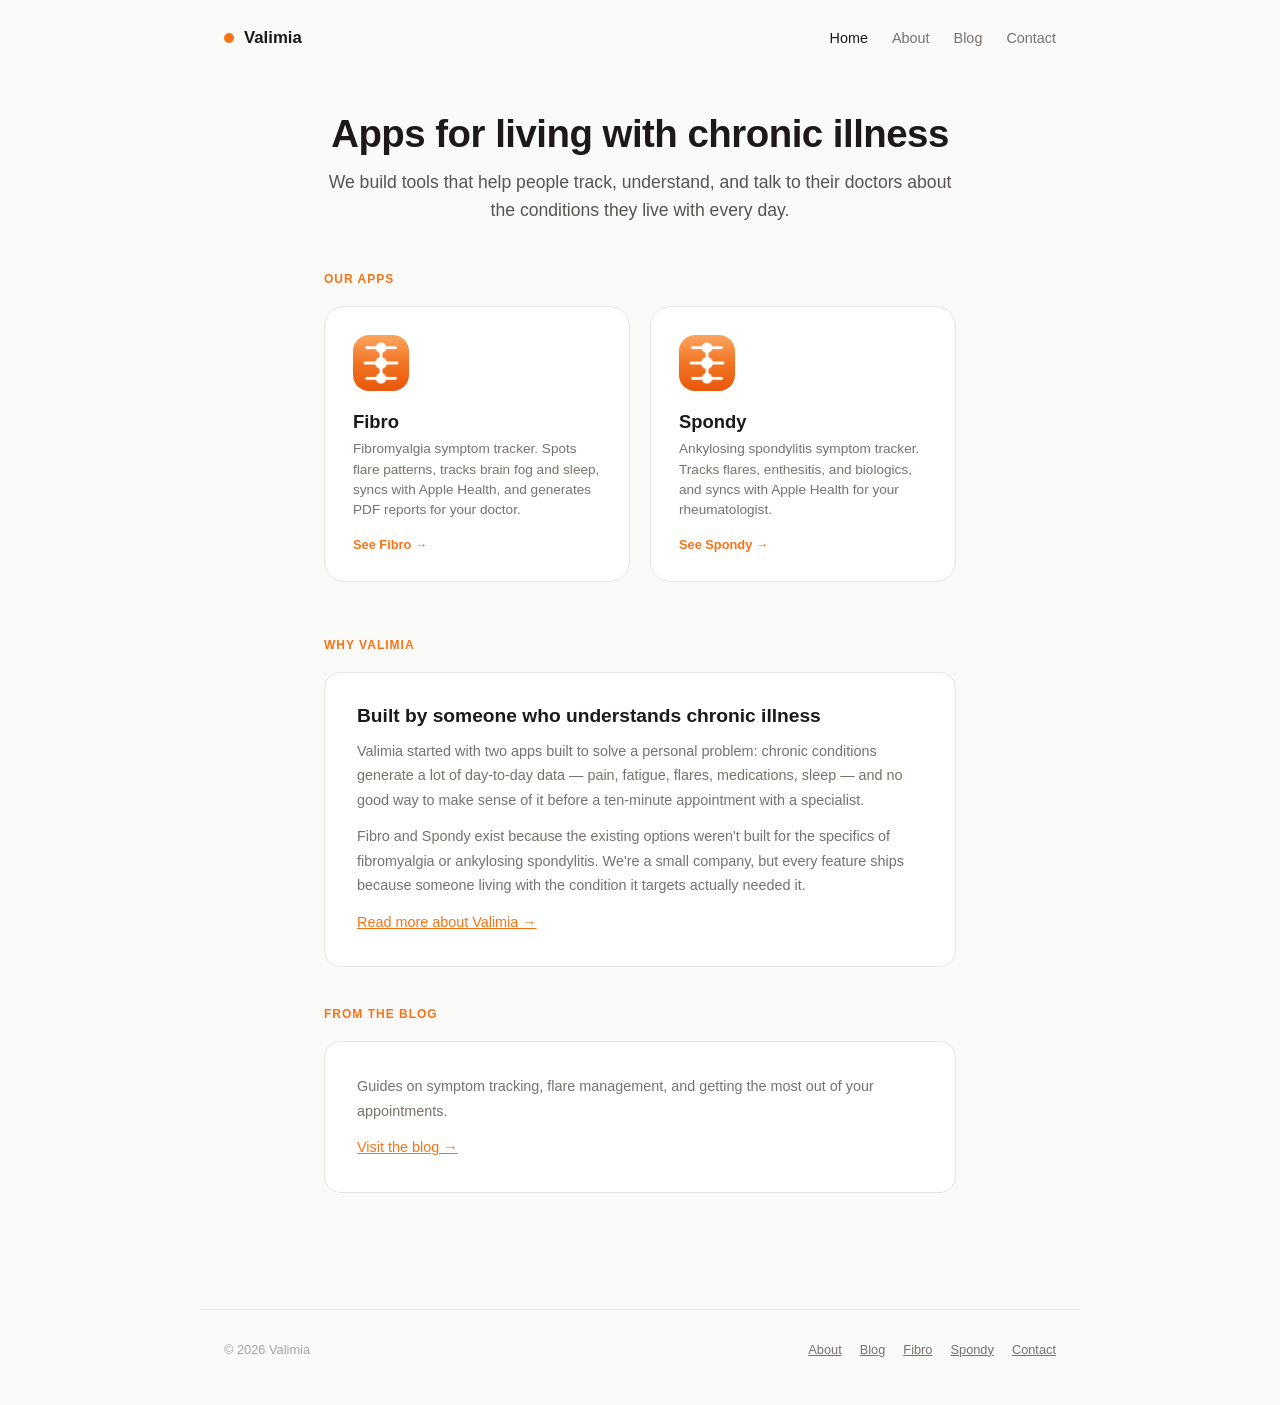
==== index.html @ d9a2a46c "Fix nav/content issues and migrate privacy policies locally - Remove Android coming-soon buttons and" ====
<!DOCTYPE html>
<html lang="en">
<head>
  <meta charset="UTF-8" />
  <meta name="viewport" content="width=device-width, initial-scale=1.0" />

  <title>Valimia — Apps for Living with Chronic Illness</title>
  <meta name="description" content="Valimia builds symptom-tracking apps for people managing chronic conditions. Makers of Fibro (fibromyalgia) and Spondy (ankylosing spondylitis)." />
  <link rel="canonical" href="https://valimia.com/" />

  <meta property="og:type" content="website" />
  <meta property="og:title" content="Valimia — Apps for Living with Chronic Illness" />
  <meta property="og:description" content="Makers of Fibro and Spondy: symptom-tracking apps built by people who live with the conditions they track." />
  <meta property="og:url" content="https://valimia.com/" />

  <meta name="twitter:card" content="summary" />
  <meta name="twitter:title" content="Valimia — Apps for Living with Chronic Illness" />
  <meta name="twitter:description" content="Makers of Fibro and Spondy: symptom-tracking apps built by people who live with the conditions they track." />

  <script type="application/ld+json">
  {
    "@context": "https://schema.org",
    "@type": "Organization",
    "name": "Valimia",
    "url": "https://valimia.com/",
    "sameAs": []
  }
  </script>

  <link rel="stylesheet" href="assets/style.css" />
</head>
<body>

  <nav class="site-nav">
    <a class="brand" href="/"><span class="dot"></span>Valimia</a>
    <div class="links">
      <a href="/" class="active">Home</a>
      <a href="/about/" >About</a>
      <a href="/blog/">Blog</a>
      <a href="mailto:joseph.brockbank@gmail.com">Contact</a>
    </div>
  </nav>

  <header class="hero">
    <h1>Apps for living with chronic illness</h1>
    <p class="tagline">We build tools that help people track, understand, and talk to their doctors about the conditions they live with every day.</p>
  </header>

  <main>

    <p class="section-title">Our apps</p>
    <div class="app-cards">

      <a class="app-card" href="/apps/fibro/">
        <div class="logo-mark"><img src="assets/fibro-icon.png" alt="Fibro app icon" /></div>
        <h3>Fibro</h3>
        <p>Fibromyalgia symptom tracker. Spots flare patterns, tracks brain fog and sleep, syncs with Apple Health, and generates PDF reports for your doctor.</p>
        <span class="cta">See Fibro →</span>
      </a>

      <a class="app-card" href="/apps/spondy/">
        <div class="logo-mark"><img src="assets/spondy-icon.png" alt="Spondy app icon" /></div>
        <h3>Spondy</h3>
        <p>Ankylosing spondylitis symptom tracker. Tracks flares, enthesitis, and biologics, and syncs with Apple Health for your rheumatologist.</p>
        <span class="cta">See Spondy →</span>
      </a>

    </div>

    <p class="section-title">Why Valimia</p>
    <div class="prose-section">
      <h2>Built by someone who understands chronic illness</h2>
      <p>
        Valimia started with two apps built to solve a personal problem: chronic conditions generate a lot of day-to-day data — pain, fatigue, flares, medications, sleep — and no good way to make sense of it before a ten-minute appointment with a specialist.
      </p>
      <p>
        Fibro and Spondy exist because the existing options weren't built for the specifics of fibromyalgia or ankylosing spondylitis. We're a small company, but every feature ships because someone living with the condition it targets actually needed it.
      </p>
      <p>
        <a href="/about/" style="color: var(--accent); text-decoration: underline;">Read more about Valimia →</a>
      </p>
    </div>

    <p class="section-title" style="margin-top:40px">From the blog</p>
    <div class="prose-section">
      <p>Guides on symptom tracking, flare management, and getting the most out of your appointments.</p>
      <p><a href="/blog/" style="color: var(--accent); text-decoration: underline;">Visit the blog →</a></p>
    </div>

  </main>

  <footer>
    <p>© 2026 Valimia</p>
    <div class="footer-links">
      <a href="/about/">About</a>
      <a href="/blog/">Blog</a>
      <a href="/apps/fibro/">Fibro</a>
      <a href="/apps/spondy/">Spondy</a>
      <a href="mailto:joseph.brockbank@gmail.com">Contact</a>
    </div>
  </footer>

</body>
</html>
---- assets/style.css ----
/* Valimia shared design system — reused across company + app pages */
*, *::before, *::after { box-sizing: border-box; margin: 0; padding: 0; }

:root {
  --bg: #0f0f0f;
  --bg-card: #1a1a1a;
  --border: #2a2a2a;
  --text: #f0f0f0;
  --text-muted: #777;
  --text-heading: #ffffff;
  --tagline: #999;
  --footer-text: #444;
  --footer-link: #666;
  --accent: #F97316;
  --accent-fibro: #F97316;
  --accent-spondy: #F97316;
}

@media (prefers-color-scheme: light) {
  :root {
    --bg: #fafaf9;
    --bg-card: #ffffff;
    --border: #e5e5e4;
    --text: #1c1917;
    --text-muted: #78716c;
    --text-heading: #1c1917;
    --tagline: #57534e;
    --footer-text: #a8a29e;
    --footer-link: #78716c;
  }
}

body {
  font-family: -apple-system, BlinkMacSystemFont, 'Segoe UI', sans-serif;
  background: var(--bg);
  color: var(--text);
  min-height: 100vh;
  display: flex;
  flex-direction: column;
  align-items: center;
}

a { color: inherit; }

/* Site nav, shared on every page */
.site-nav {
  width: 100%;
  max-width: 880px;
  padding: 28px 24px 0;
  display: flex;
  align-items: center;
  justify-content: space-between;
}

.site-nav .brand {
  display: flex;
  align-items: center;
  gap: 10px;
  text-decoration: none;
  font-weight: 700;
  font-size: 1.05rem;
  color: var(--text-heading);
}

.site-nav .brand .dot {
  width: 10px;
  height: 10px;
  border-radius: 50%;
  background: var(--accent);
  display: inline-block;
}

.site-nav .links {
  display: flex;
  gap: 24px;
  font-size: 0.9rem;
}

.site-nav .links a {
  text-decoration: none;
  color: var(--text-muted);
}

.site-nav .links a:hover,
.site-nav .links a.active {
  color: var(--text-heading);
}

header.hero {
  width: 100%;
  max-width: 680px;
  padding: 64px 24px 48px;
  text-align: center;
}

header.page-header {
  width: 100%;
  max-width: 680px;
  padding: 48px 24px 32px;
}

.logo-mark {
  width: 80px;
  height: 80px;
  border-radius: 22px;
  overflow: hidden;
  display: inline-block;
  margin-bottom: 24px;
}

.logo-mark img { width: 100%; height: 100%; object-fit: cover; }

h1 {
  font-size: 2.4rem;
  font-weight: 700;
  letter-spacing: -0.5px;
  color: var(--text-heading);
}

header.page-header h1 { font-size: 2rem; }

.tagline {
  margin-top: 12px;
  font-size: 1.1rem;
  color: var(--tagline);
  line-height: 1.6;
}

.store-buttons {
  display: flex;
  gap: 12px;
  justify-content: center;
  flex-wrap: wrap;
  margin-top: 32px;
}

.store-btn { display: inline-block; transition: opacity 0.15s; }
.store-btn:hover { opacity: 0.8; }
.store-btn img { height: 48px; display: block; }

main {
  width: 100%;
  max-width: 680px;
  padding: 0 24px 80px;
}

main.wide { max-width: 880px; }

.features {
  display: grid;
  grid-template-columns: 1fr 1fr;
  gap: 16px;
  margin-bottom: 56px;
}

@media (max-width: 500px) { .features { grid-template-columns: 1fr; } }

.feature {
  background: var(--bg-card);
  border: 1px solid var(--border);
  border-radius: 16px;
  padding: 24px;
}

.feature-icon { font-size: 1.6rem; margin-bottom: 12px; }
.feature h3 { font-size: 0.95rem; font-weight: 600; color: var(--text-heading); margin-bottom: 6px; }
.feature p { font-size: 0.85rem; color: var(--text-muted); line-height: 1.5; }

.screenshot-wrap { text-align: center; margin-bottom: 56px; }
.screenshot-wrap img {
  width: 240px;
  border-radius: 32px;
  box-shadow: 0 24px 64px rgba(0,0,0,0.6);
  border: 1px solid #2a2a2a;
}

.section-title {
  font-size: 0.75rem;
  font-weight: 600;
  letter-spacing: 1px;
  text-transform: uppercase;
  color: var(--accent);
  margin-bottom: 20px;
}

.prose-section {
  background: var(--bg-card);
  border: 1px solid var(--border);
  border-radius: 16px;
  padding: 32px;
  margin-bottom: 16px;
}

.prose-section h2 { font-size: 1.2rem; font-weight: 600; color: var(--text-heading); margin-bottom: 12px; }
.prose-section p { font-size: 0.9rem; color: var(--text-muted); line-height: 1.7; margin-bottom: 12px; }
.prose-section p:last-child { margin-bottom: 0; }
.prose-section ul, .prose-section ol { margin: 0 0 12px 20px; }
.prose-section li { font-size: 0.9rem; color: var(--text-muted); line-height: 1.7; margin-bottom: 6px; }

.support-box {
  background: var(--bg-card);
  border: 1px solid var(--border);
  border-radius: 16px;
  padding: 32px;
  margin-bottom: 20px;
}

.support-box h2 { font-size: 1.2rem; font-weight: 600; color: var(--text-heading); margin-bottom: 8px; }
.support-box p { font-size: 0.9rem; color: var(--text-muted); line-height: 1.6; margin-bottom: 20px; }
.support-box a.email-btn {
  display: inline-block;
  background: var(--accent);
  color: #fff;
  text-decoration: none;
  font-size: 0.9rem;
  font-weight: 600;
  padding: 12px 24px;
  border-radius: 10px;
}

/* App cards on the Valimia homepage */
.app-cards {
  display: grid;
  grid-template-columns: 1fr 1fr;
  gap: 20px;
  margin-bottom: 56px;
}

@media (max-width: 560px) { .app-cards { grid-template-columns: 1fr; } }

.app-card {
  background: var(--bg-card);
  border: 1px solid var(--border);
  border-radius: 20px;
  padding: 28px;
  text-decoration: none;
  display: block;
  transition: border-color 0.15s;
}

.app-card:hover { border-color: var(--accent); }

.app-card .logo-mark { width: 56px; height: 56px; margin-bottom: 16px; border-radius: 16px; }
.app-card h3 { font-size: 1.15rem; font-weight: 700; color: var(--text-heading); margin-bottom: 6px; }
.app-card p { font-size: 0.85rem; color: var(--text-muted); line-height: 1.5; margin-bottom: 14px; }
.app-card .cta { font-size: 0.8rem; font-weight: 600; color: var(--accent); }

/* Blog listing */
.post-list { display: flex; flex-direction: column; gap: 16px; margin-bottom: 40px; }

.post-item {
  background: var(--bg-card);
  border: 1px solid var(--border);
  border-radius: 16px;
  padding: 28px;
  text-decoration: none;
  display: block;
  transition: border-color 0.15s;
}

.post-item:hover { border-color: var(--accent); }
.post-item .meta { font-size: 0.75rem; color: var(--text-muted); text-transform: uppercase; letter-spacing: 0.5px; margin-bottom: 10px; }
.post-item h3 { font-size: 1.1rem; font-weight: 700; color: var(--text-heading); margin-bottom: 8px; }
.post-item p { font-size: 0.88rem; color: var(--text-muted); line-height: 1.6; }

/* Blog post body */
article.post-body { padding: 0 24px 80px; width: 100%; max-width: 640px; }
article.post-body .meta { font-size: 0.8rem; color: var(--text-muted); text-transform: uppercase; letter-spacing: 0.5px; margin-bottom: 16px; }
article.post-body h1 { font-size: 1.9rem; margin-bottom: 24px; }
article.post-body h2 { font-size: 1.25rem; color: var(--text-heading); margin: 36px 0 12px; }
article.post-body p { font-size: 0.95rem; color: var(--text-muted); line-height: 1.75; margin-bottom: 16px; }
article.post-body ul, article.post-body ol { margin: 0 0 16px 22px; }
article.post-body li { font-size: 0.95rem; color: var(--text-muted); line-height: 1.75; margin-bottom: 8px; }
article.post-body a { color: var(--accent); text-decoration: underline; }
article.post-body table { width: 100%; border-collapse: collapse; margin: 0 0 20px; font-size: 0.85rem; }
article.post-body th, article.post-body td { text-align: left; padding: 8px 12px 8px 0; border-bottom: 1px solid var(--border); vertical-align: top; }
article.post-body th { color: var(--text-heading); font-weight: 600; }
article.post-body td { color: var(--text-muted); }
article.post-body h3 { font-size: 1.05rem; color: var(--text-heading); margin: 24px 0 8px; }
article.post-body .app-callout {
  background: var(--bg-card);
  border: 1px solid var(--border);
  border-radius: 16px;
  padding: 24px;
  margin: 28px 0;
  display: flex;
  align-items: center;
  gap: 16px;
}
article.post-body .app-callout img { width: 48px; height: 48px; border-radius: 14px; }
article.post-body .app-callout .callout-text h4 { color: var(--text-heading); font-size: 0.95rem; margin-bottom: 4px; }
article.post-body .app-callout .callout-text p { margin: 0; font-size: 0.82rem; }
article.post-body .app-callout .callout-text a { font-weight: 600; }

footer {
  width: 100%;
  max-width: 880px;
  padding: 32px 24px 48px;
  display: flex;
  justify-content: space-between;
  align-items: center;
  flex-wrap: wrap;
  gap: 12px;
  border-top: 1px solid var(--border);
  margin-top: 20px;
}

footer p { font-size: 0.8rem; color: var(--footer-text); }
footer .footer-links { display: flex; gap: 18px; flex-wrap: wrap; }
footer a { font-size: 0.8rem; color: var(--footer-link); text-decoration: underline; }
footer a:hover { color: var(--accent); }
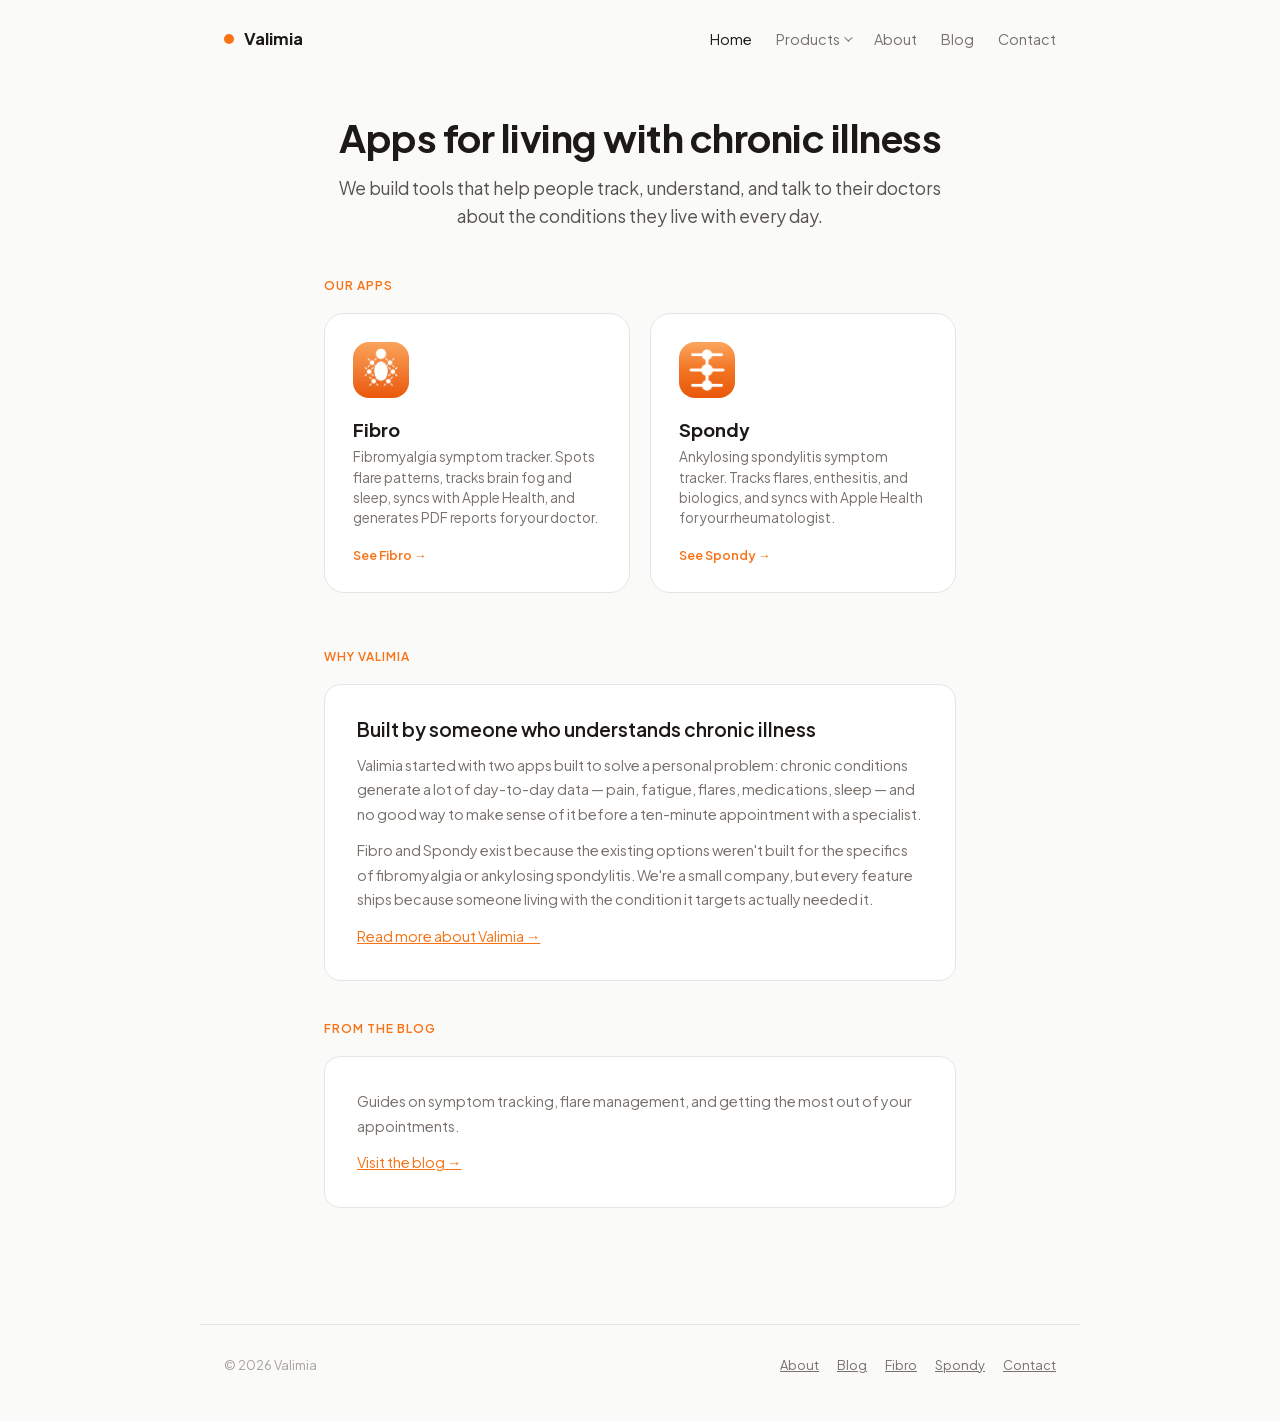
==== commit b58af763: "Add Products dropdown to nav with Fibro/Spondy links Implemented as a native <details>/<summary> dis" ====
--- a/index.html
+++ b/index.html
@@ -35,6 +35,13 @@
     <a class="brand" href="/"><span class="dot"></span>Valimia</a>
     <div class="links">
       <a href="/" class="active">Home</a>
+      <details class="nav-dropdown">
+        <summary>Products</summary>
+        <div class="dropdown-panel">
+          <a href="/apps/fibro/">Fibro</a>
+          <a href="/apps/spondy/">Spondy</a>
+        </div>
+      </details>
       <a href="/about/" >About</a>
       <a href="/blog/">Blog</a>
       <a href="mailto:joseph.brockbank@gmail.com">Contact</a>
--- a/assets/style.css
+++ b/assets/style.css
@@ -1,4 +1,13 @@
 /* Valimia shared design system — reused across company + app pages */
+
+@font-face {
+  font-family: 'Plus Jakarta Sans';
+  font-style: normal;
+  font-weight: 400 700;
+  font-display: swap;
+  src: url('fonts/plus-jakarta-sans.woff2') format('woff2');
+}
+
 *, *::before, *::after { box-sizing: border-box; margin: 0; padding: 0; }
 
 :root {
@@ -31,7 +40,7 @@
 }
 
 body {
-  font-family: -apple-system, BlinkMacSystemFont, 'Segoe UI', sans-serif;
+  font-family: 'Plus Jakarta Sans', -apple-system, BlinkMacSystemFont, 'Segoe UI', sans-serif;
   background: var(--bg);
   color: var(--text);
   min-height: 100vh;
@@ -83,6 +92,66 @@
 
 .site-nav .links a:hover,
 .site-nav .links a.active {
+  color: var(--text-heading);
+}
+
+.nav-dropdown {
+  position: relative;
+  display: inline-flex;
+  align-items: center;
+}
+
+.nav-dropdown summary {
+  list-style: none;
+  cursor: pointer;
+  color: var(--text-muted);
+  display: inline-flex;
+  align-items: center;
+  gap: 4px;
+}
+
+.nav-dropdown summary::-webkit-details-marker { display: none; }
+
+.nav-dropdown summary::after {
+  content: '';
+  width: 6px;
+  height: 6px;
+  border-right: 1.5px solid currentColor;
+  border-bottom: 1.5px solid currentColor;
+  transform: rotate(45deg) translateY(-2px);
+}
+
+.nav-dropdown:hover summary,
+.nav-dropdown[open] summary {
+  color: var(--text-heading);
+}
+
+.nav-dropdown .dropdown-panel {
+  position: absolute;
+  top: 100%;
+  left: 0;
+  margin-top: 14px;
+  background: var(--bg-card);
+  border: 1px solid var(--border);
+  border-radius: 12px;
+  padding: 6px;
+  display: flex;
+  flex-direction: column;
+  min-width: 130px;
+  box-shadow: 0 12px 32px rgba(0,0,0,0.18);
+  z-index: 20;
+}
+
+.nav-dropdown .dropdown-panel a {
+  padding: 8px 12px;
+  border-radius: 8px;
+  font-size: 0.9rem;
+  color: var(--text-muted);
+  text-decoration: none;
+}
+
+.nav-dropdown .dropdown-panel a:hover {
+  background: var(--bg);
   color: var(--text-heading);
 }
 
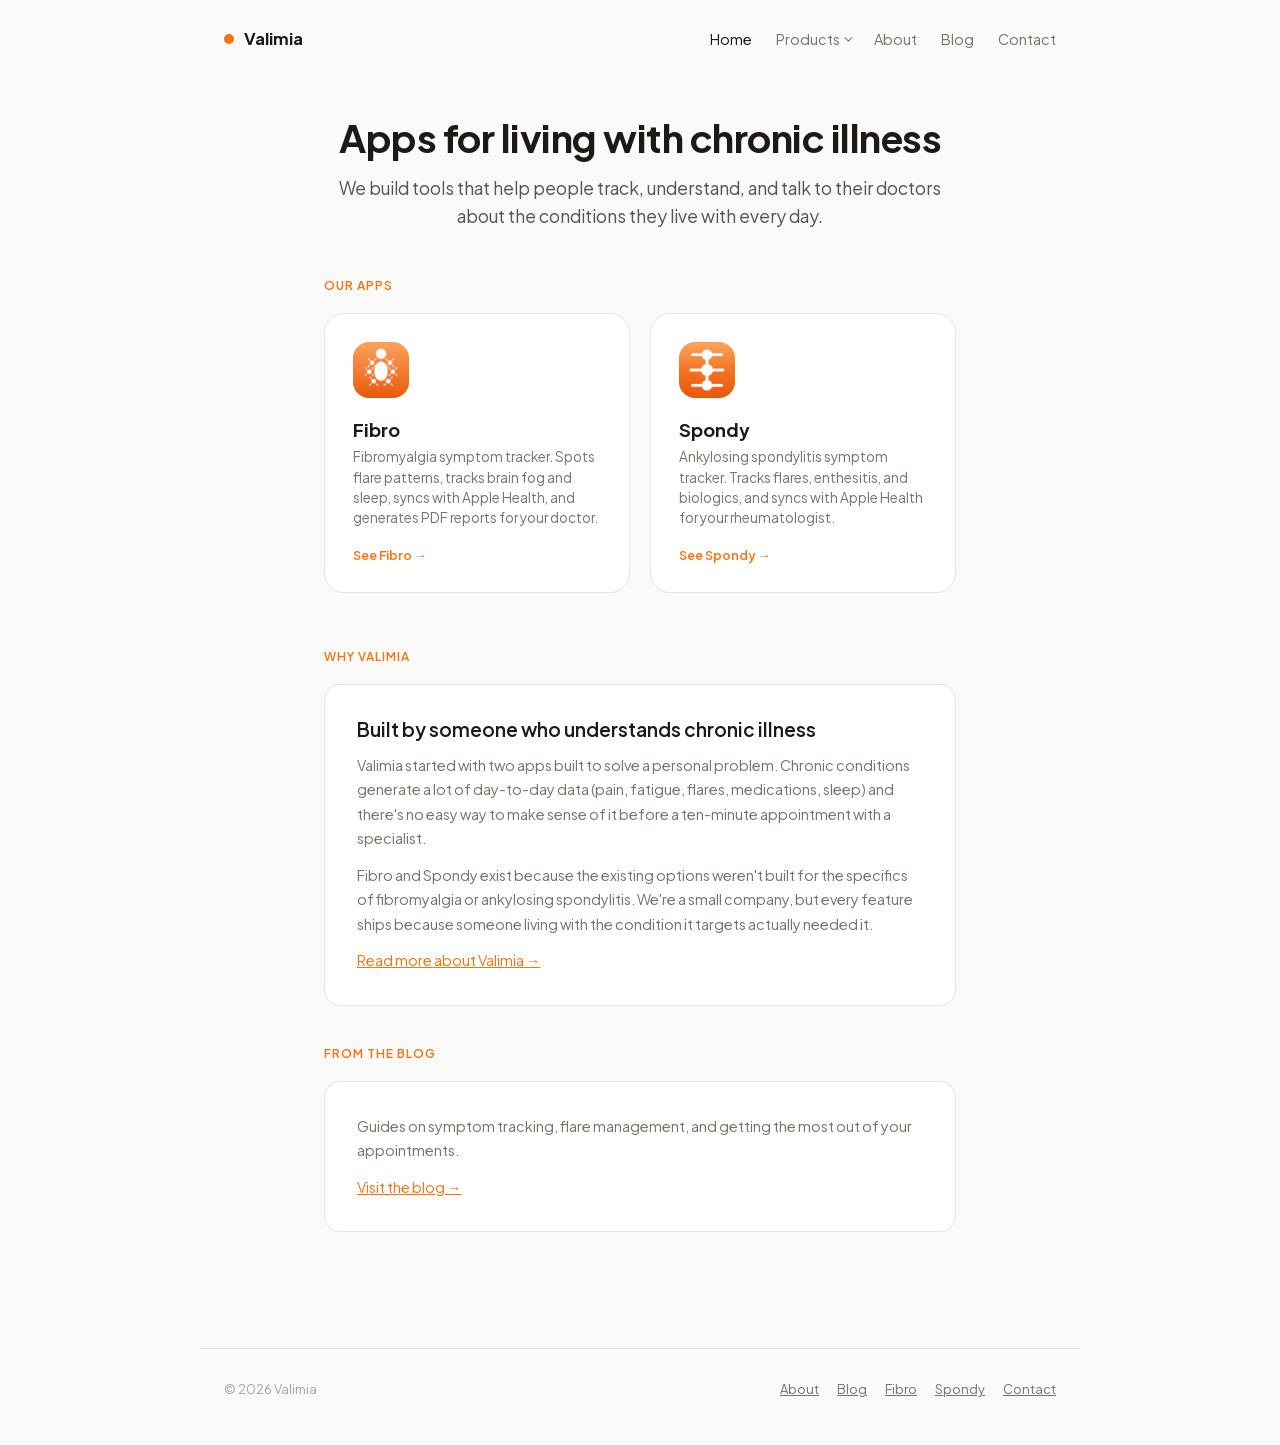
==== commit 06a984e7: "Remove em/en dashes and rewrite copy to sound more natural Replaced dash-heavy parenthetical asides " ====
--- a/index.html
+++ b/index.html
@@ -4,17 +4,17 @@
   <meta charset="UTF-8" />
   <meta name="viewport" content="width=device-width, initial-scale=1.0" />
 
-  <title>Valimia — Apps for Living with Chronic Illness</title>
+  <title>Valimia: Apps for Living with Chronic Illness</title>
   <meta name="description" content="Valimia builds symptom-tracking apps for people managing chronic conditions. Makers of Fibro (fibromyalgia) and Spondy (ankylosing spondylitis)." />
   <link rel="canonical" href="https://valimia.com/" />
 
   <meta property="og:type" content="website" />
-  <meta property="og:title" content="Valimia — Apps for Living with Chronic Illness" />
+  <meta property="og:title" content="Valimia: Apps for Living with Chronic Illness" />
   <meta property="og:description" content="Makers of Fibro and Spondy: symptom-tracking apps built by people who live with the conditions they track." />
   <meta property="og:url" content="https://valimia.com/" />
 
   <meta name="twitter:card" content="summary" />
-  <meta name="twitter:title" content="Valimia — Apps for Living with Chronic Illness" />
+  <meta name="twitter:title" content="Valimia: Apps for Living with Chronic Illness" />
   <meta name="twitter:description" content="Makers of Fibro and Spondy: symptom-tracking apps built by people who live with the conditions they track." />
 
   <script type="application/ld+json">
@@ -78,7 +78,7 @@
     <div class="prose-section">
       <h2>Built by someone who understands chronic illness</h2>
       <p>
-        Valimia started with two apps built to solve a personal problem: chronic conditions generate a lot of day-to-day data — pain, fatigue, flares, medications, sleep — and no good way to make sense of it before a ten-minute appointment with a specialist.
+        Valimia started with two apps built to solve a personal problem. Chronic conditions generate a lot of day-to-day data (pain, fatigue, flares, medications, sleep) and there's no easy way to make sense of it before a ten-minute appointment with a specialist.
       </p>
       <p>
         Fibro and Spondy exist because the existing options weren't built for the specifics of fibromyalgia or ankylosing spondylitis. We're a small company, but every feature ships because someone living with the condition it targets actually needed it.
--- a/assets/style.css
+++ b/assets/style.css
@@ -1,4 +1,4 @@
-/* Valimia shared design system — reused across company + app pages */
+/* Valimia shared design system, reused across company + app pages */
 
 @font-face {
   font-family: 'Plus Jakarta Sans';
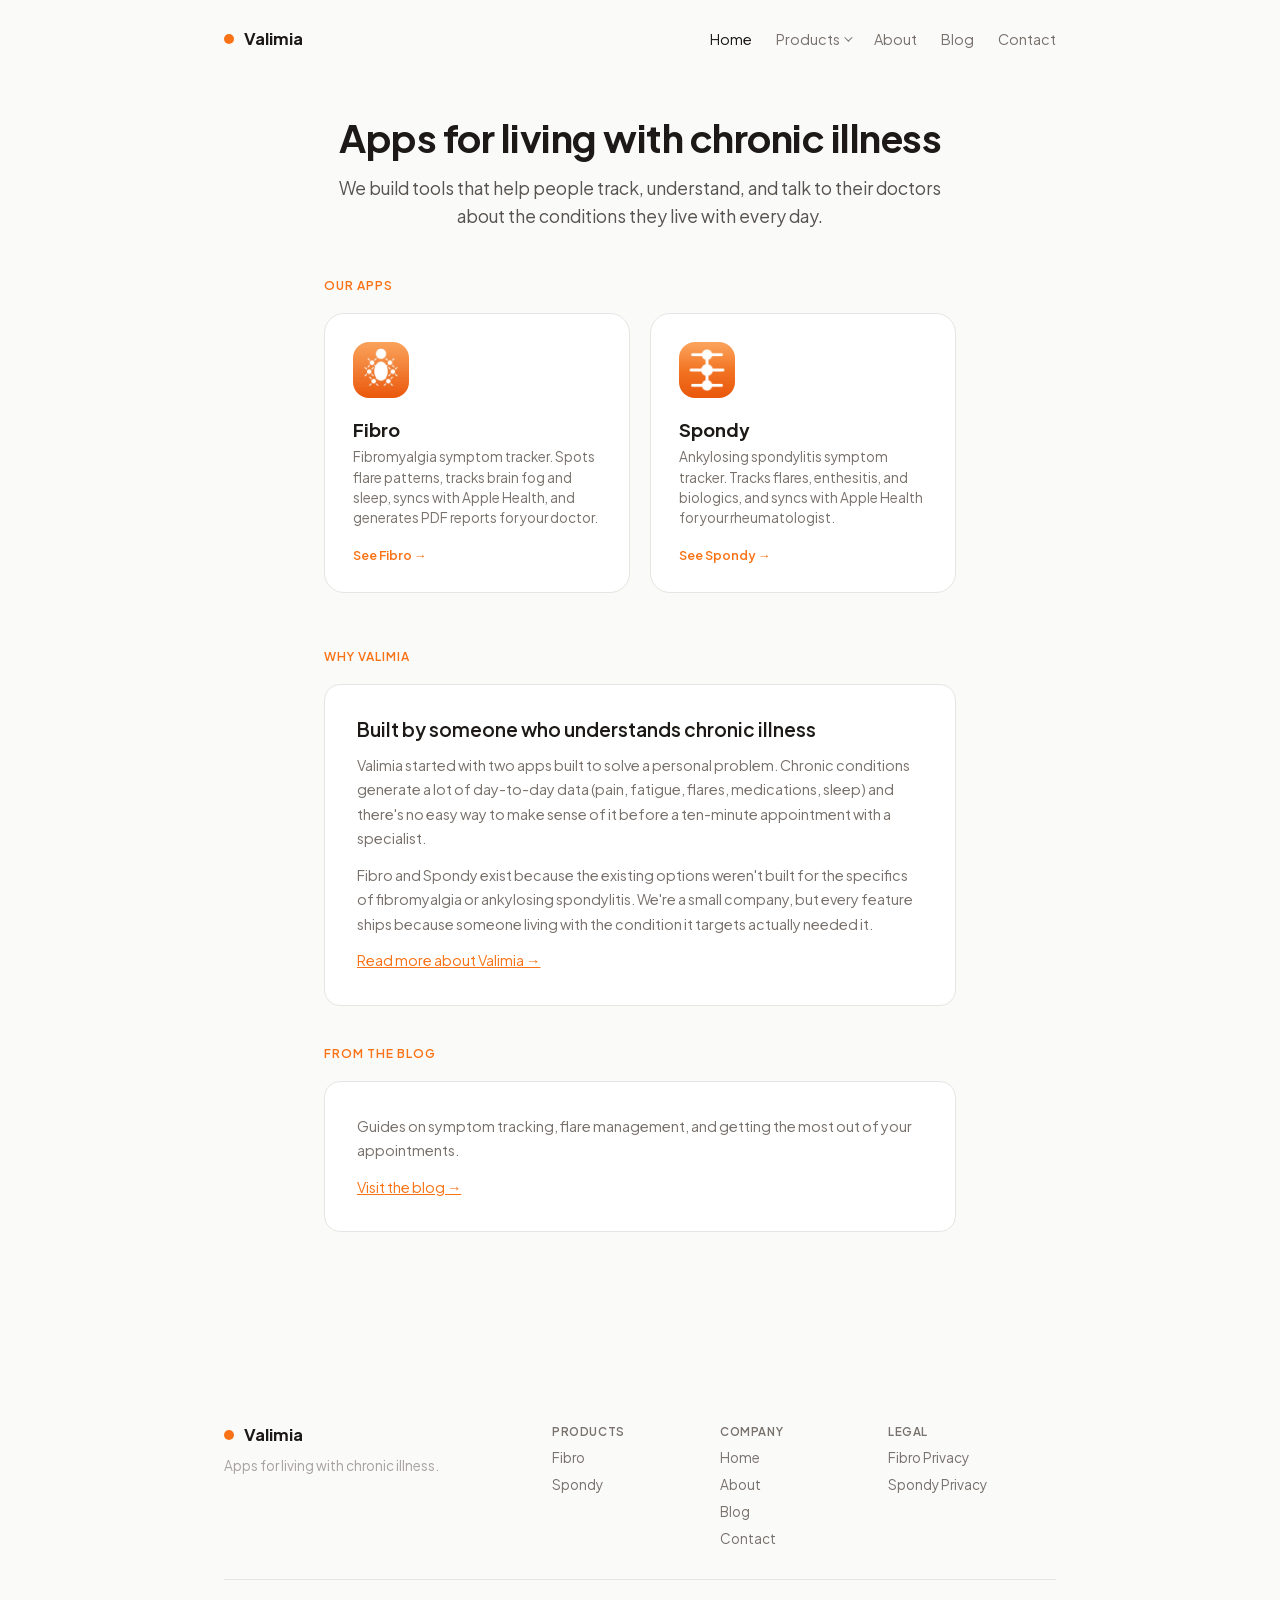
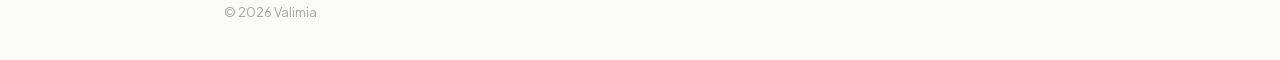
==== commit e0b643d6: "Redesign footer with structured columns, unify across all pages Replaces the single thin link row wi" ====
--- a/index.html
+++ b/index.html
@@ -97,13 +97,31 @@
   </main>
 
   <footer>
-    <p>© 2026 Valimia</p>
-    <div class="footer-links">
-      <a href="/about/">About</a>
-      <a href="/blog/">Blog</a>
-      <a href="/apps/fibro/">Fibro</a>
-      <a href="/apps/spondy/">Spondy</a>
-      <a href="mailto:joseph.brockbank@gmail.com">Contact</a>
+    <div class="footer-top">
+      <div class="footer-brand">
+        <a class="brand" href="/"><span class="dot"></span>Valimia</a>
+        <p>Apps for living with chronic illness.</p>
+      </div>
+      <div class="footer-col">
+        <h4>Products</h4>
+        <a href="/apps/fibro/">Fibro</a>
+        <a href="/apps/spondy/">Spondy</a>
+      </div>
+      <div class="footer-col">
+        <h4>Company</h4>
+        <a href="/">Home</a>
+        <a href="/about/">About</a>
+        <a href="/blog/">Blog</a>
+        <a href="mailto:joseph.brockbank@gmail.com">Contact</a>
+      </div>
+      <div class="footer-col">
+        <h4>Legal</h4>
+        <a href="/apps/fibro/privacy/">Fibro Privacy</a>
+        <a href="/apps/spondy/privacy/">Spondy Privacy</a>
+      </div>
+    </div>
+    <div class="footer-bottom">
+      <p>© 2026 Valimia</p>
     </div>
   </footer>
 
--- a/assets/style.css
+++ b/assets/style.css
@@ -39,6 +39,8 @@
   }
 }
 
+html { overflow-x: hidden; }
+
 body {
   font-family: 'Plus Jakarta Sans', -apple-system, BlinkMacSystemFont, 'Segoe UI', sans-serif;
   background: var(--bg);
@@ -47,6 +49,7 @@
   display: flex;
   flex-direction: column;
   align-items: center;
+  overflow-x: hidden;
 }
 
 a { color: inherit; }
@@ -61,7 +64,7 @@
   justify-content: space-between;
 }
 
-.site-nav .brand {
+.brand {
   display: flex;
   align-items: center;
   gap: 10px;
@@ -71,7 +74,7 @@
   color: var(--text-heading);
 }
 
-.site-nav .brand .dot {
+.brand .dot {
   width: 10px;
   height: 10px;
   border-radius: 50%;
@@ -220,6 +223,15 @@
   grid-template-columns: 1fr 1fr;
   gap: 16px;
   margin-bottom: 56px;
+}
+
+@media (max-width: 640px) {
+  .site-nav { flex-direction: column; align-items: flex-start; row-gap: 14px; }
+  .site-nav .links { flex-wrap: wrap; gap: 12px 16px; font-size: 0.85rem; }
+}
+
+@media (max-width: 480px) {
+  header.hero h1 { font-size: 1.9rem; }
 }
 
 @media (max-width: 500px) { .features { grid-template-columns: 1fr; } }
@@ -364,17 +376,31 @@
 footer {
   width: 100%;
   max-width: 880px;
-  padding: 32px 24px 48px;
-  display: flex;
-  justify-content: space-between;
-  align-items: center;
+  padding: 56px 24px 40px;
+  margin-top: 40px;
+}
+
+.footer-top {
+  display: flex;
+  gap: 48px;
   flex-wrap: wrap;
-  gap: 12px;
-  border-top: 1px solid var(--border);
-  margin-top: 20px;
-}
-
-footer p { font-size: 0.8rem; color: var(--footer-text); }
-footer .footer-links { display: flex; gap: 18px; flex-wrap: wrap; }
-footer a { font-size: 0.8rem; color: var(--footer-link); text-decoration: underline; }
-footer a:hover { color: var(--accent); }
+  padding-bottom: 32px;
+  border-bottom: 1px solid var(--border);
+  margin-bottom: 24px;
+}
+
+.footer-brand { flex: 1 1 220px; max-width: 280px; }
+.footer-brand p { margin-top: 10px; font-size: 0.85rem; color: var(--footer-text); line-height: 1.6; }
+
+.footer-col { display: flex; flex-direction: column; gap: 10px; min-width: 120px; }
+.footer-col h4 {
+  font-size: 0.72rem;
+  font-weight: 600;
+  text-transform: uppercase;
+  letter-spacing: 0.6px;
+  color: var(--text-muted);
+}
+.footer-col a { font-size: 0.85rem; color: var(--footer-link); text-decoration: none; }
+.footer-col a:hover { color: var(--accent); }
+
+.footer-bottom p { font-size: 0.8rem; color: var(--footer-text); }
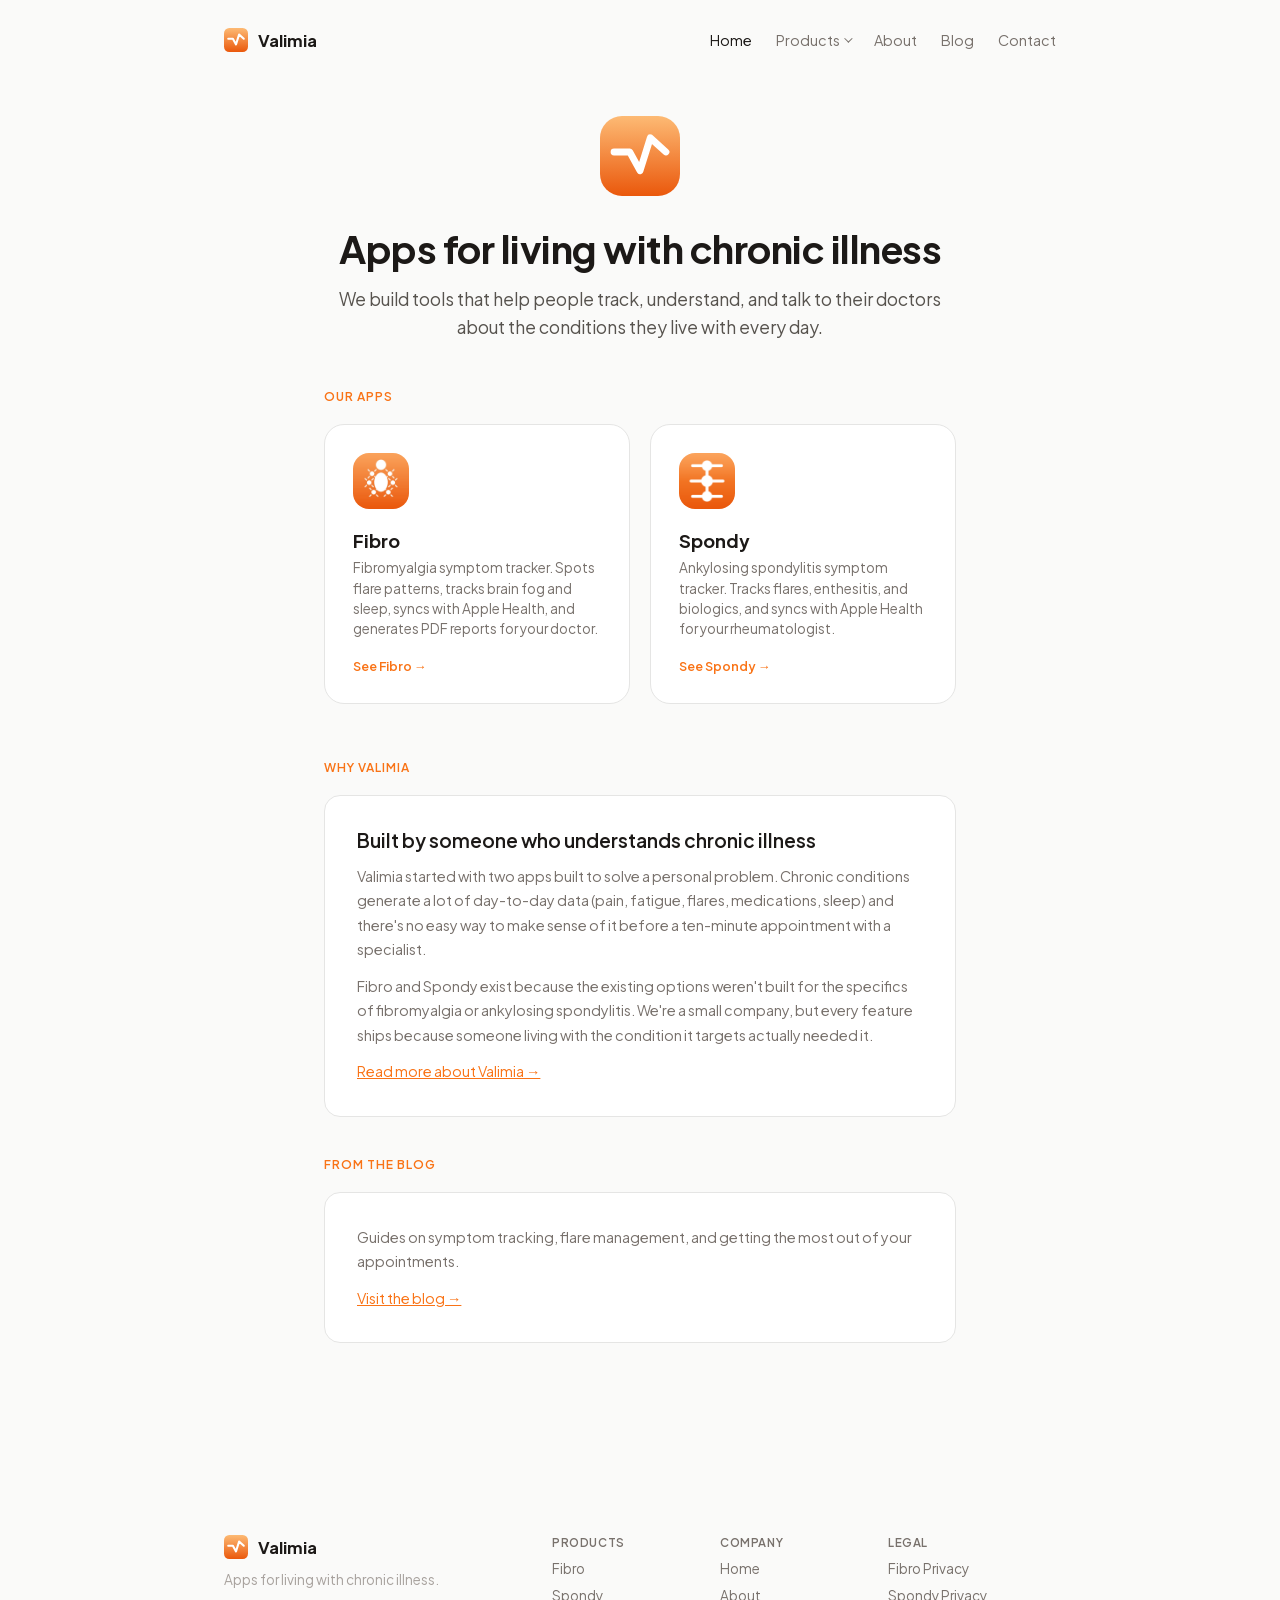
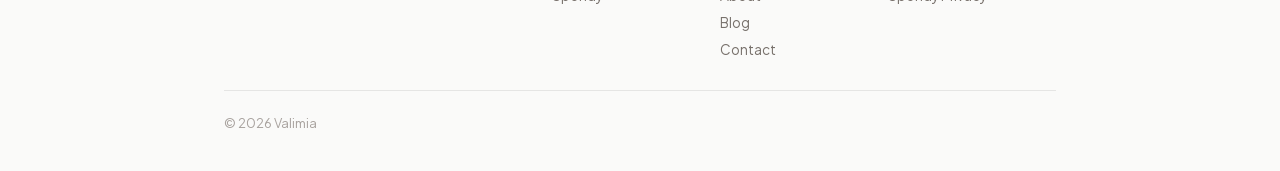
==== commit 0419e710: "Wire the final Valimia logo mark into nav, hero, and favicon Mark is a pulse/heartbeat line with an " ====
--- a/index.html
+++ b/index.html
@@ -3,6 +3,9 @@
 <head>
   <meta charset="UTF-8" />
   <meta name="viewport" content="width=device-width, initial-scale=1.0" />
+  <link rel="icon" type="image/svg+xml" href="/assets/logo-mark.svg" />
+  <link rel="icon" type="image/png" href="/favicon-32.png" />
+  <link rel="apple-touch-icon" href="/apple-touch-icon.png" />
 
   <title>Valimia: Apps for Living with Chronic Illness</title>
   <meta name="description" content="Valimia builds symptom-tracking apps for people managing chronic conditions. Makers of Fibro (fibromyalgia) and Spondy (ankylosing spondylitis)." />
@@ -23,6 +26,7 @@
     "@type": "Organization",
     "name": "Valimia",
     "url": "https://valimia.com/",
+    "description": "Valimia's mission is to help everyone living with a chronic condition understand it better. Makers of Fibro and Spondy.",
     "sameAs": []
   }
   </script>
@@ -32,7 +36,7 @@
 <body>
 
   <nav class="site-nav">
-    <a class="brand" href="/"><span class="dot"></span>Valimia</a>
+    <a class="brand" href="/"><img src="/assets/logo-mark.svg" class="brand-mark" alt="" />Valimia</a>
     <div class="links">
       <a href="/" class="active">Home</a>
       <details class="nav-dropdown">
@@ -49,6 +53,7 @@
   </nav>
 
   <header class="hero">
+    <div class="logo-mark"><img src="/assets/logo-mark.svg" alt="Valimia logo" /></div>
     <h1>Apps for living with chronic illness</h1>
     <p class="tagline">We build tools that help people track, understand, and talk to their doctors about the conditions they live with every day.</p>
   </header>
@@ -99,7 +104,7 @@
   <footer>
     <div class="footer-top">
       <div class="footer-brand">
-        <a class="brand" href="/"><span class="dot"></span>Valimia</a>
+        <a class="brand" href="/"><img src="/assets/logo-mark.svg" class="brand-mark" alt="" />Valimia</a>
         <p>Apps for living with chronic illness.</p>
       </div>
       <div class="footer-col">
--- a/assets/style.css
+++ b/assets/style.css
@@ -74,12 +74,10 @@
   color: var(--text-heading);
 }
 
-.brand .dot {
-  width: 10px;
-  height: 10px;
-  border-radius: 50%;
-  background: var(--accent);
-  display: inline-block;
+.brand .brand-mark {
+  width: 24px;
+  height: 24px;
+  display: block;
 }
 
 .site-nav .links {
@@ -262,6 +260,20 @@
   text-transform: uppercase;
   color: var(--accent);
   margin-bottom: 20px;
+}
+
+.mission-statement {
+  text-align: center;
+  padding: 8px 0 40px;
+}
+
+.mission-statement p {
+  font-size: 1.3rem;
+  font-weight: 600;
+  color: var(--text-heading);
+  line-height: 1.5;
+  max-width: 560px;
+  margin: 0 auto;
 }
 
 .prose-section {
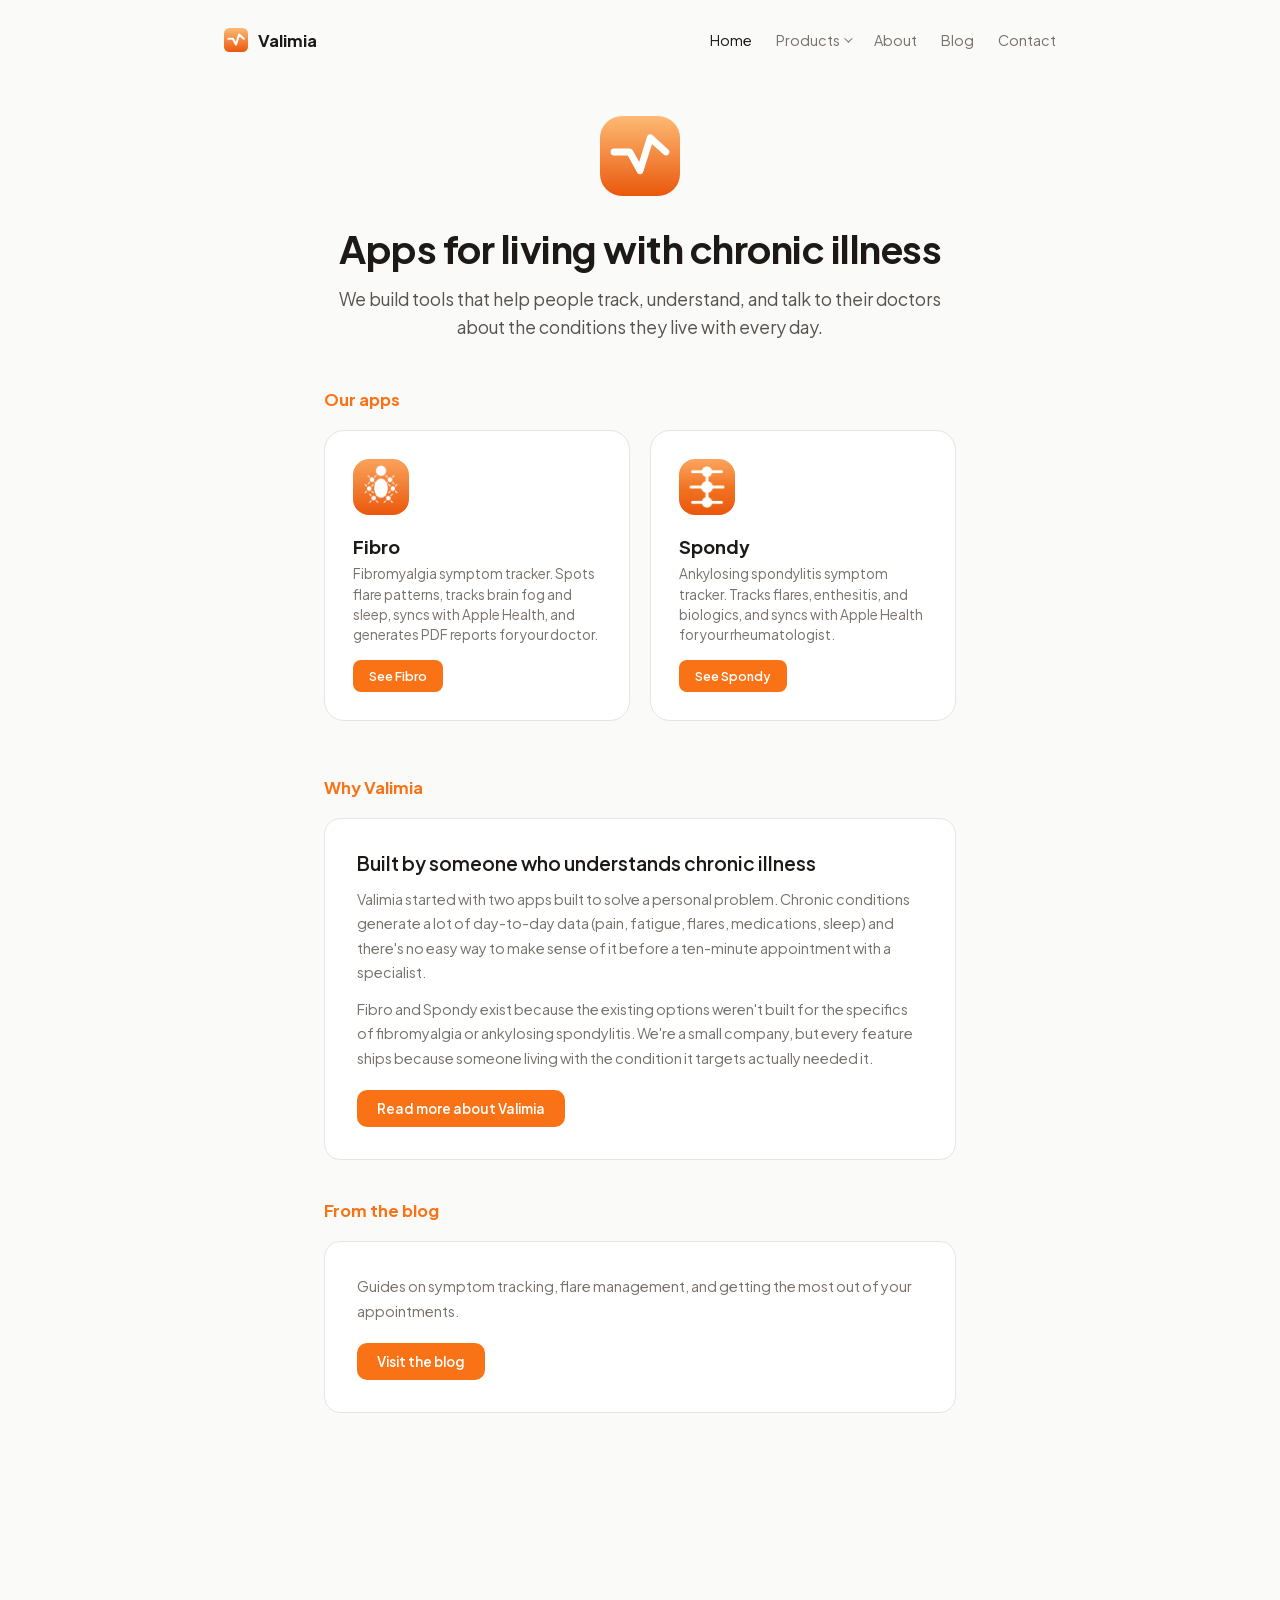
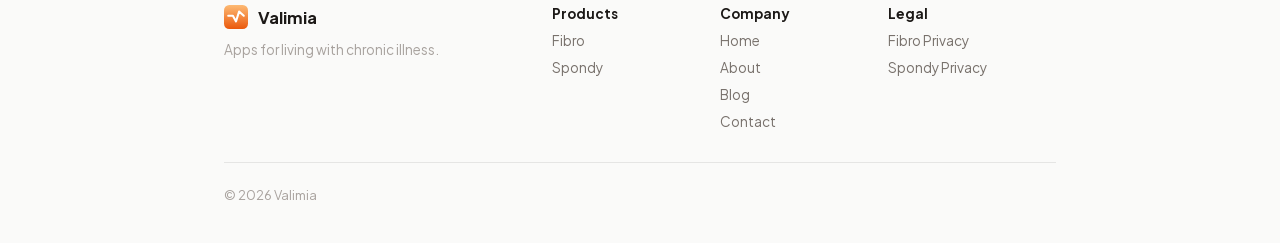
==== commit 77798f94: "Replace arrow-suffixed links with real buttons "See Fibro ->" style CTAs are now proper pill/button-" ====
--- a/index.html
+++ b/index.html
@@ -67,14 +67,14 @@
         <div class="logo-mark"><img src="assets/fibro-icon.png" alt="Fibro app icon" /></div>
         <h3>Fibro</h3>
         <p>Fibromyalgia symptom tracker. Spots flare patterns, tracks brain fog and sleep, syncs with Apple Health, and generates PDF reports for your doctor.</p>
-        <span class="cta">See Fibro →</span>
+        <span class="cta">See Fibro</span>
       </a>
 
       <a class="app-card" href="/apps/spondy/">
         <div class="logo-mark"><img src="assets/spondy-icon.png" alt="Spondy app icon" /></div>
         <h3>Spondy</h3>
         <p>Ankylosing spondylitis symptom tracker. Tracks flares, enthesitis, and biologics, and syncs with Apple Health for your rheumatologist.</p>
-        <span class="cta">See Spondy →</span>
+        <span class="cta">See Spondy</span>
       </a>
 
     </div>
@@ -88,15 +88,13 @@
       <p>
         Fibro and Spondy exist because the existing options weren't built for the specifics of fibromyalgia or ankylosing spondylitis. We're a small company, but every feature ships because someone living with the condition it targets actually needed it.
       </p>
-      <p>
-        <a href="/about/" style="color: var(--accent); text-decoration: underline;">Read more about Valimia →</a>
-      </p>
+      <a href="/about/" class="btn">Read more about Valimia</a>
     </div>
 
     <p class="section-title" style="margin-top:40px">From the blog</p>
     <div class="prose-section">
       <p>Guides on symptom tracking, flare management, and getting the most out of your appointments.</p>
-      <p><a href="/blog/" style="color: var(--accent); text-decoration: underline;">Visit the blog →</a></p>
+      <a href="/blog/" class="btn">Visit the blog</a>
     </div>
 
   </main>
--- a/assets/style.css
+++ b/assets/style.css
@@ -254,12 +254,32 @@
 }
 
 .section-title {
-  font-size: 0.75rem;
-  font-weight: 600;
-  letter-spacing: 1px;
-  text-transform: uppercase;
+  font-size: 1.05rem;
+  font-weight: 700;
   color: var(--accent);
   margin-bottom: 20px;
+}
+
+.btn {
+  display: inline-block;
+  background: var(--accent);
+  color: #fff;
+  text-decoration: none;
+  font-size: 0.85rem;
+  font-weight: 600;
+  padding: 10px 20px;
+  border-radius: 10px;
+  transition: opacity 0.15s;
+}
+
+.prose-section > .btn { margin-top: 8px; }
+
+.btn:hover { opacity: 0.88; }
+
+.btn-row {
+  display: flex;
+  gap: 12px;
+  flex-wrap: wrap;
 }
 
 .mission-statement {
@@ -336,7 +356,15 @@
 .app-card .logo-mark { width: 56px; height: 56px; margin-bottom: 16px; border-radius: 16px; }
 .app-card h3 { font-size: 1.15rem; font-weight: 700; color: var(--text-heading); margin-bottom: 6px; }
 .app-card p { font-size: 0.85rem; color: var(--text-muted); line-height: 1.5; margin-bottom: 14px; }
-.app-card .cta { font-size: 0.8rem; font-weight: 600; color: var(--accent); }
+.app-card .cta {
+  display: inline-block;
+  font-size: 0.78rem;
+  font-weight: 600;
+  color: #fff;
+  background: var(--accent);
+  padding: 8px 16px;
+  border-radius: 8px;
+}
 
 /* Blog listing */
 .post-list { display: flex; flex-direction: column; gap: 16px; margin-bottom: 40px; }
@@ -352,13 +380,13 @@
 }
 
 .post-item:hover { border-color: var(--accent); }
-.post-item .meta { font-size: 0.75rem; color: var(--text-muted); text-transform: uppercase; letter-spacing: 0.5px; margin-bottom: 10px; }
+.post-item .meta { font-size: 0.75rem; color: var(--text-muted); margin-bottom: 10px; }
 .post-item h3 { font-size: 1.1rem; font-weight: 700; color: var(--text-heading); margin-bottom: 8px; }
 .post-item p { font-size: 0.88rem; color: var(--text-muted); line-height: 1.6; }
 
 /* Blog post body */
 article.post-body { padding: 0 24px 80px; width: 100%; max-width: 640px; }
-article.post-body .meta { font-size: 0.8rem; color: var(--text-muted); text-transform: uppercase; letter-spacing: 0.5px; margin-bottom: 16px; }
+article.post-body .meta { font-size: 0.8rem; color: var(--text-muted); margin-bottom: 16px; }
 article.post-body h1 { font-size: 1.9rem; margin-bottom: 24px; }
 article.post-body h2 { font-size: 1.25rem; color: var(--text-heading); margin: 36px 0 12px; }
 article.post-body p { font-size: 0.95rem; color: var(--text-muted); line-height: 1.75; margin-bottom: 16px; }
@@ -383,7 +411,17 @@
 article.post-body .app-callout img { width: 48px; height: 48px; border-radius: 14px; }
 article.post-body .app-callout .callout-text h4 { color: var(--text-heading); font-size: 0.95rem; margin-bottom: 4px; }
 article.post-body .app-callout .callout-text p { margin: 0; font-size: 0.82rem; }
-article.post-body .app-callout .callout-text a { font-weight: 600; }
+article.post-body .app-callout .callout-text a {
+  display: inline-block;
+  margin-top: 6px;
+  font-size: 0.78rem;
+  font-weight: 600;
+  color: #fff;
+  background: var(--accent);
+  text-decoration: none;
+  padding: 6px 14px;
+  border-radius: 8px;
+}
 
 footer {
   width: 100%;
@@ -406,11 +444,9 @@
 
 .footer-col { display: flex; flex-direction: column; gap: 10px; min-width: 120px; }
 .footer-col h4 {
-  font-size: 0.72rem;
-  font-weight: 600;
-  text-transform: uppercase;
-  letter-spacing: 0.6px;
-  color: var(--text-muted);
+  font-size: 0.85rem;
+  font-weight: 700;
+  color: var(--text-heading);
 }
 .footer-col a { font-size: 0.85rem; color: var(--footer-link); text-decoration: none; }
 .footer-col a:hover { color: var(--accent); }
